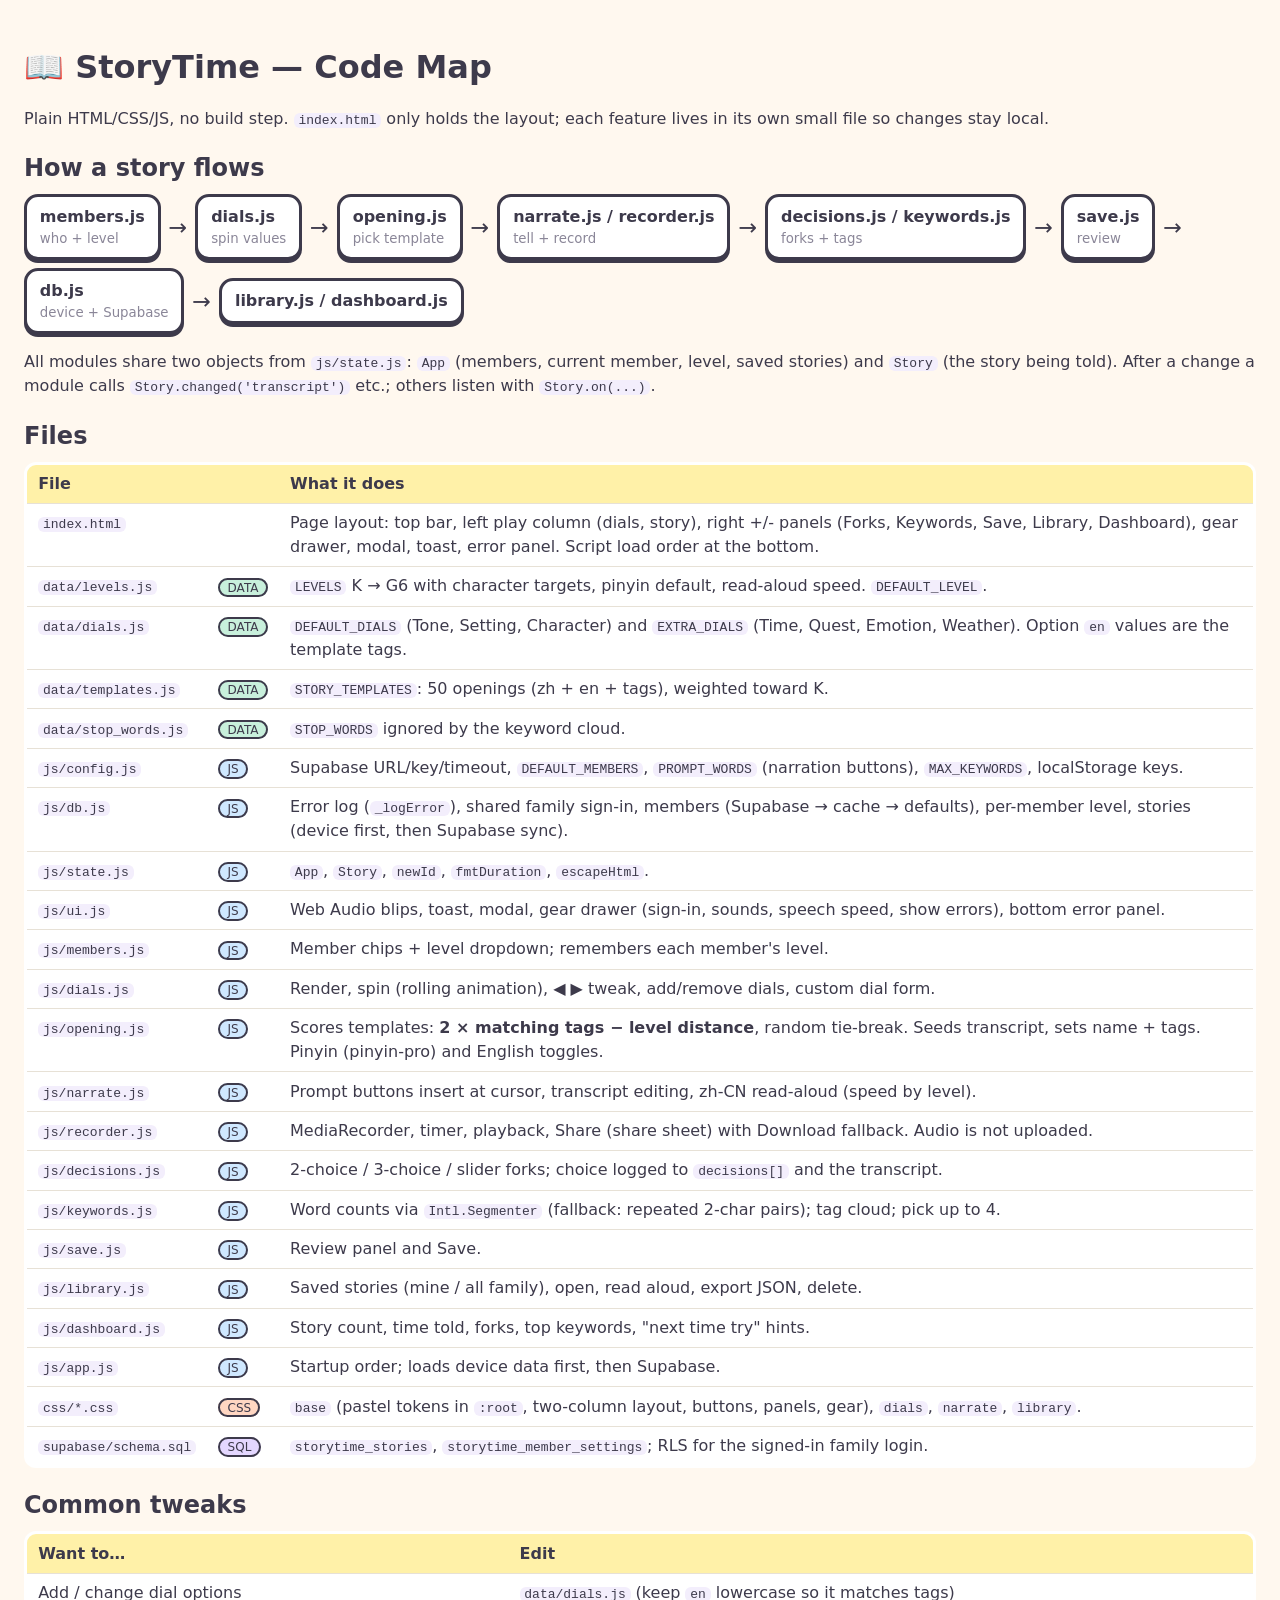
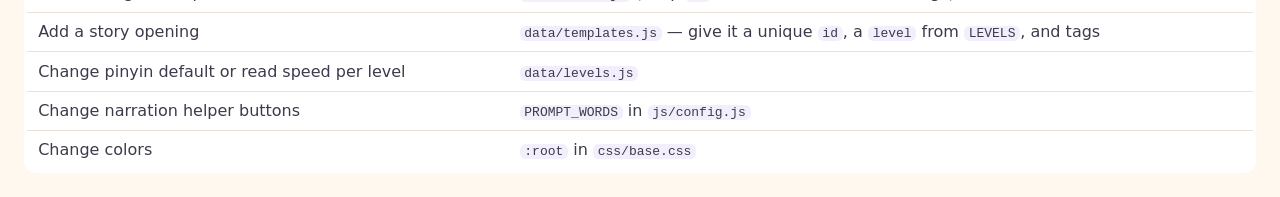
==== index_summary.html @ ca048f34 "initialize - Chinese story" ====
<!DOCTYPE html>
<html lang="en">
<head>
<meta charset="UTF-8">
<meta name="viewport" content="width=device-width, initial-scale=1.0">
<title>StoryTime — Code Map</title>
<style>
  body { font-family: system-ui, sans-serif; color: #3d3a4b; background: #fff8ef; margin: 0; padding: 1.5rem; line-height: 1.5; }
  h1, h2 { margin: 1.2rem 0 .5rem; }
  .flow { display: flex; flex-wrap: wrap; gap: .5rem; align-items: center; }
  .box { border: 3px solid #3d3a4b; border-radius: 14px; padding: .5rem .8rem; background: #fff; box-shadow: 0 3px 0 #3d3a4b; font-weight: 700; }
  .box small { display: block; font-weight: 400; color: #8a8698; }
  .arrow { font-size: 1.4rem; }
  table { border-collapse: collapse; width: 100%; background: #fff; border: 3px solid #3d3a4b; border-radius: 12px; overflow: hidden; }
  th, td { text-align: left; padding: .45rem .7rem; border-bottom: 1px solid #e7e1d6; vertical-align: top; }
  th { background: #fff1a8; }
  code { background: #f3eefc; padding: 0 .3rem; border-radius: 6px; }
  .badge { font-size: .75rem; padding: .05rem .45rem; border-radius: 999px; border: 2px solid #3d3a4b; }
  .js { background: #cfe8ff; } .css { background: #ffd6c2; } .data { background: #c8f0dc; } .sql { background: #e4d7ff; }
</style>
</head>
<body>
<h1>📖 StoryTime — Code Map</h1>
<p>Plain HTML/CSS/JS, no build step. <code>index.html</code> only holds the layout; each feature lives in its own small file so changes stay local.</p>

<h2>How a story flows</h2>
<div class="flow">
  <div class="box">members.js<small>who + level</small></div><span class="arrow">→</span>
  <div class="box">dials.js<small>spin values</small></div><span class="arrow">→</span>
  <div class="box">opening.js<small>pick template</small></div><span class="arrow">→</span>
  <div class="box">narrate.js / recorder.js<small>tell + record</small></div><span class="arrow">→</span>
  <div class="box">decisions.js / keywords.js<small>forks + tags</small></div><span class="arrow">→</span>
  <div class="box">save.js<small>review</small></div><span class="arrow">→</span>
  <div class="box">db.js<small>device + Supabase</small></div><span class="arrow">→</span>
  <div class="box">library.js / dashboard.js</div>
</div>
<p>All modules share two objects from <code>js/state.js</code>: <code>App</code> (members, current member, level, saved stories) and <code>Story</code> (the story being told). After a change a module calls <code>Story.changed('transcript')</code> etc.; others listen with <code>Story.on(...)</code>.</p>

<h2>Files</h2>
<table>
  <tr><th>File</th><th></th><th>What it does</th></tr>
  <tr><td><code>index.html</code></td><td></td><td>Page layout: top bar, left play column (dials, story), right +/- panels (Forks, Keywords, Save, Library, Dashboard), gear drawer, modal, toast, error panel. Script load order at the bottom.</td></tr>
  <tr><td><code>data/levels.js</code></td><td><span class="badge data">DATA</span></td><td><code>LEVELS</code> K → G6 with character targets, pinyin default, read-aloud speed. <code>DEFAULT_LEVEL</code>.</td></tr>
  <tr><td><code>data/dials.js</code></td><td><span class="badge data">DATA</span></td><td><code>DEFAULT_DIALS</code> (Tone, Setting, Character) and <code>EXTRA_DIALS</code> (Time, Quest, Emotion, Weather). Option <code>en</code> values are the template tags.</td></tr>
  <tr><td><code>data/templates.js</code></td><td><span class="badge data">DATA</span></td><td><code>STORY_TEMPLATES</code>: 50 openings (zh + en + tags), weighted toward K.</td></tr>
  <tr><td><code>data/stop_words.js</code></td><td><span class="badge data">DATA</span></td><td><code>STOP_WORDS</code> ignored by the keyword cloud.</td></tr>
  <tr><td><code>js/config.js</code></td><td><span class="badge js">JS</span></td><td>Supabase URL/key/timeout, <code>DEFAULT_MEMBERS</code>, <code>PROMPT_WORDS</code> (narration buttons), <code>MAX_KEYWORDS</code>, localStorage keys.</td></tr>
  <tr><td><code>js/db.js</code></td><td><span class="badge js">JS</span></td><td>Error log (<code>_logError</code>), shared family sign-in, members (Supabase → cache → defaults), per-member level, stories (device first, then Supabase sync).</td></tr>
  <tr><td><code>js/state.js</code></td><td><span class="badge js">JS</span></td><td><code>App</code>, <code>Story</code>, <code>newId</code>, <code>fmtDuration</code>, <code>escapeHtml</code>.</td></tr>
  <tr><td><code>js/ui.js</code></td><td><span class="badge js">JS</span></td><td>Web Audio blips, toast, modal, gear drawer (sign-in, sounds, speech speed, show errors), bottom error panel.</td></tr>
  <tr><td><code>js/members.js</code></td><td><span class="badge js">JS</span></td><td>Member chips + level dropdown; remembers each member's level.</td></tr>
  <tr><td><code>js/dials.js</code></td><td><span class="badge js">JS</span></td><td>Render, spin (rolling animation), ◀ ▶ tweak, add/remove dials, custom dial form.</td></tr>
  <tr><td><code>js/opening.js</code></td><td><span class="badge js">JS</span></td><td>Scores templates: <b>2 × matching tags − level distance</b>, random tie-break. Seeds transcript, sets name + tags. Pinyin (pinyin-pro) and English toggles.</td></tr>
  <tr><td><code>js/narrate.js</code></td><td><span class="badge js">JS</span></td><td>Prompt buttons insert at cursor, transcript editing, zh-CN read-aloud (speed by level).</td></tr>
  <tr><td><code>js/recorder.js</code></td><td><span class="badge js">JS</span></td><td>MediaRecorder, timer, playback, Share (share sheet) with Download fallback. Audio is not uploaded.</td></tr>
  <tr><td><code>js/decisions.js</code></td><td><span class="badge js">JS</span></td><td>2-choice / 3-choice / slider forks; choice logged to <code>decisions[]</code> and the transcript.</td></tr>
  <tr><td><code>js/keywords.js</code></td><td><span class="badge js">JS</span></td><td>Word counts via <code>Intl.Segmenter</code> (fallback: repeated 2-char pairs); tag cloud; pick up to 4.</td></tr>
  <tr><td><code>js/save.js</code></td><td><span class="badge js">JS</span></td><td>Review panel and Save.</td></tr>
  <tr><td><code>js/library.js</code></td><td><span class="badge js">JS</span></td><td>Saved stories (mine / all family), open, read aloud, export JSON, delete.</td></tr>
  <tr><td><code>js/dashboard.js</code></td><td><span class="badge js">JS</span></td><td>Story count, time told, forks, top keywords, "next time try" hints.</td></tr>
  <tr><td><code>js/app.js</code></td><td><span class="badge js">JS</span></td><td>Startup order; loads device data first, then Supabase.</td></tr>
  <tr><td><code>css/*.css</code></td><td><span class="badge css">CSS</span></td><td><code>base</code> (pastel tokens in <code>:root</code>, two-column layout, buttons, panels, gear), <code>dials</code>, <code>narrate</code>, <code>library</code>.</td></tr>
  <tr><td><code>supabase/schema.sql</code></td><td><span class="badge sql">SQL</span></td><td><code>storytime_stories</code>, <code>storytime_member_settings</code>; RLS for the signed-in family login.</td></tr>
</table>

<h2>Common tweaks</h2>
<table>
  <tr><th>Want to…</th><th>Edit</th></tr>
  <tr><td>Add / change dial options</td><td><code>data/dials.js</code> (keep <code>en</code> lowercase so it matches tags)</td></tr>
  <tr><td>Add a story opening</td><td><code>data/templates.js</code> — give it a unique <code>id</code>, a <code>level</code> from <code>LEVELS</code>, and tags</td></tr>
  <tr><td>Change pinyin default or read speed per level</td><td><code>data/levels.js</code></td></tr>
  <tr><td>Change narration helper buttons</td><td><code>PROMPT_WORDS</code> in <code>js/config.js</code></td></tr>
  <tr><td>Change colors</td><td><code>:root</code> in <code>css/base.css</code></td></tr>
</table>
</body>
</html>
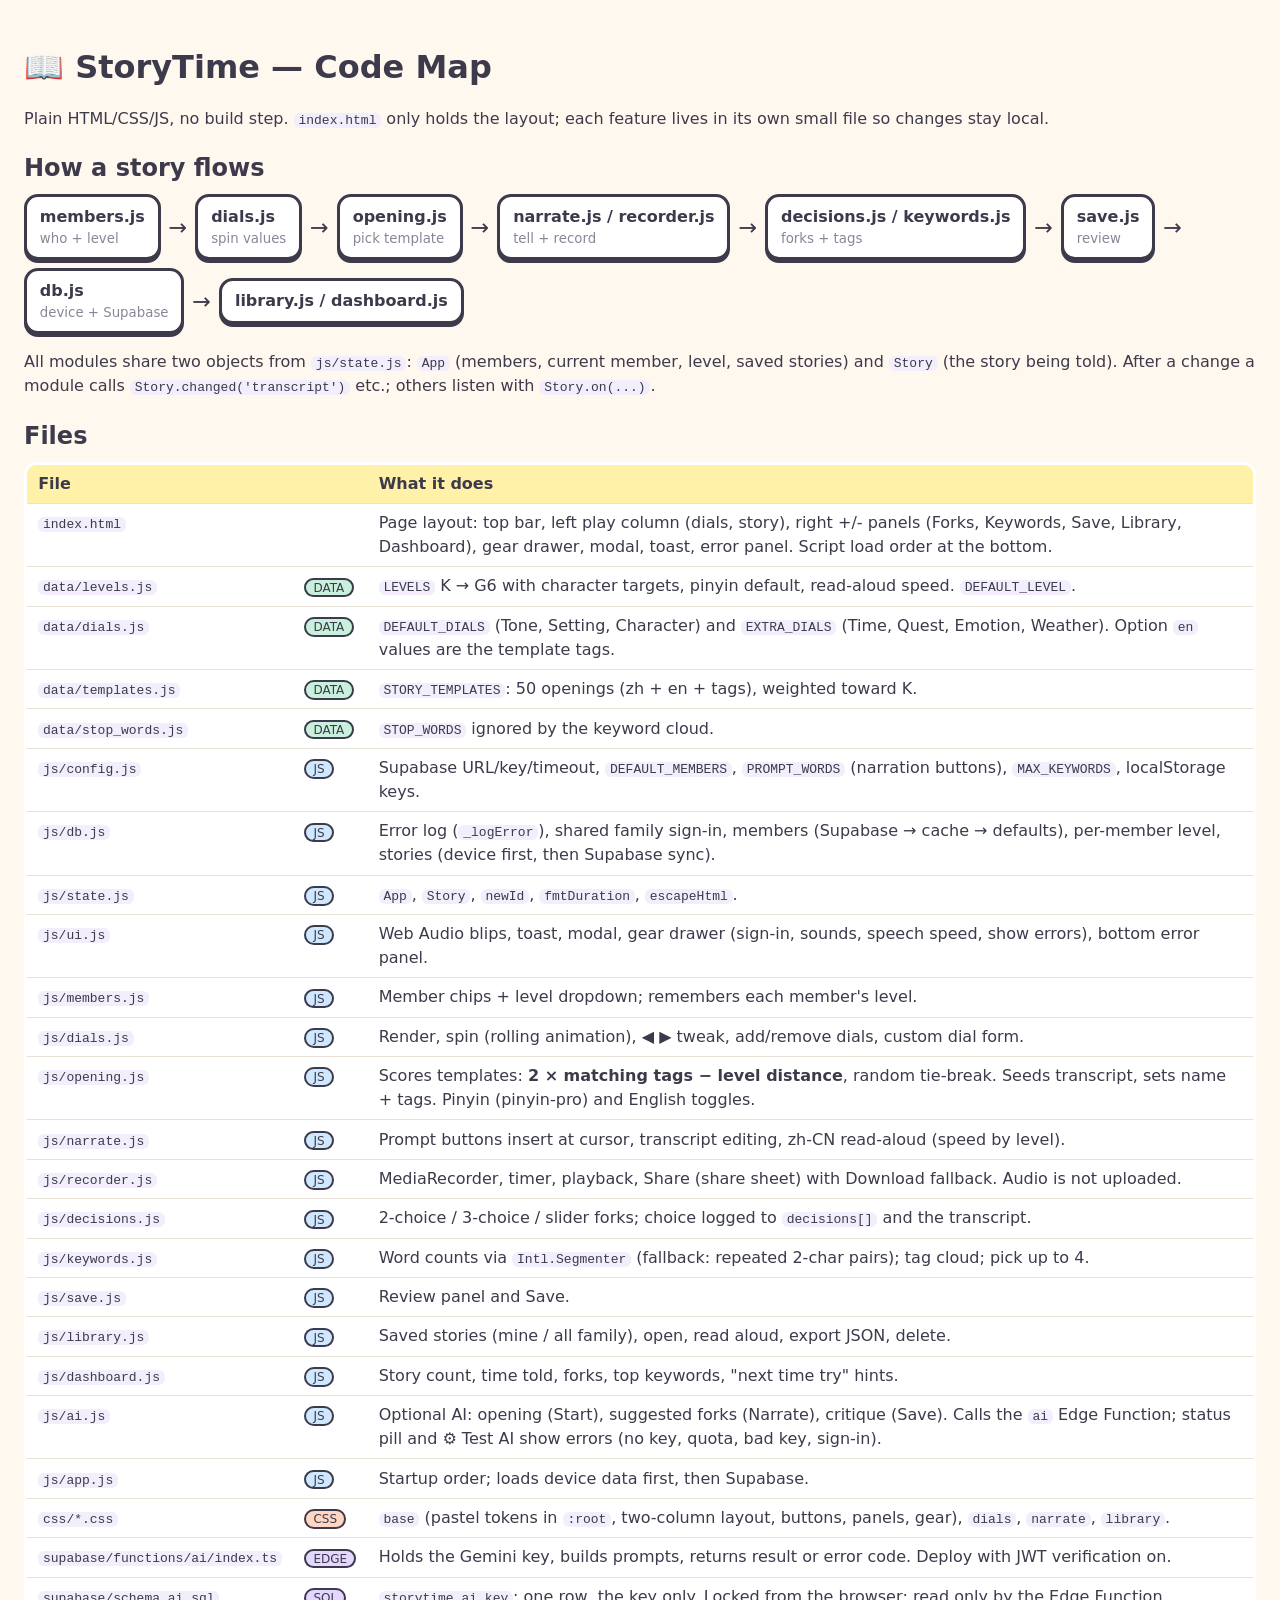
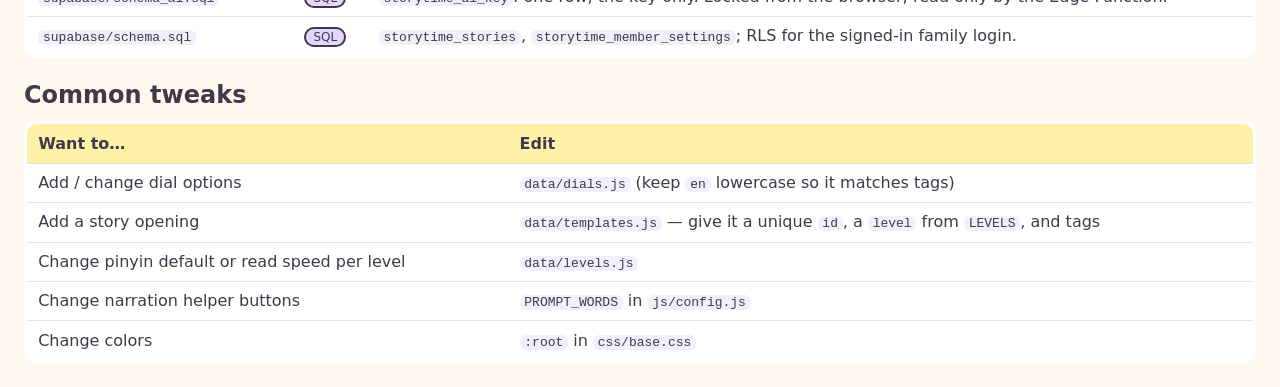
==== commit c752e171: "Add optional AI helpers via a Supabase Edge Function - js/ai.js: AI opening (Start), suggested forks" ====
--- a/index_summary.html
+++ b/index_summary.html
@@ -58,8 +58,11 @@
   <tr><td><code>js/save.js</code></td><td><span class="badge js">JS</span></td><td>Review panel and Save.</td></tr>
   <tr><td><code>js/library.js</code></td><td><span class="badge js">JS</span></td><td>Saved stories (mine / all family), open, read aloud, export JSON, delete.</td></tr>
   <tr><td><code>js/dashboard.js</code></td><td><span class="badge js">JS</span></td><td>Story count, time told, forks, top keywords, "next time try" hints.</td></tr>
+  <tr><td><code>js/ai.js</code></td><td><span class="badge js">JS</span></td><td>Optional AI: opening (Start), suggested forks (Narrate), critique (Save). Calls the <code>ai</code> Edge Function; status pill and ⚙️ Test AI show errors (no key, quota, bad key, sign-in).</td></tr>
   <tr><td><code>js/app.js</code></td><td><span class="badge js">JS</span></td><td>Startup order; loads device data first, then Supabase.</td></tr>
   <tr><td><code>css/*.css</code></td><td><span class="badge css">CSS</span></td><td><code>base</code> (pastel tokens in <code>:root</code>, two-column layout, buttons, panels, gear), <code>dials</code>, <code>narrate</code>, <code>library</code>.</td></tr>
+  <tr><td><code>supabase/functions/ai/index.ts</code></td><td><span class="badge sql">EDGE</span></td><td>Holds the Gemini key, builds prompts, returns result or error code. Deploy with JWT verification on.</td></tr>
+  <tr><td><code>supabase/schema_ai.sql</code></td><td><span class="badge sql">SQL</span></td><td><code>storytime_ai_key</code>: one row, the key only. Locked from the browser; read only by the Edge Function.</td></tr>
   <tr><td><code>supabase/schema.sql</code></td><td><span class="badge sql">SQL</span></td><td><code>storytime_stories</code>, <code>storytime_member_settings</code>; RLS for the signed-in family login.</td></tr>
 </table>
 
